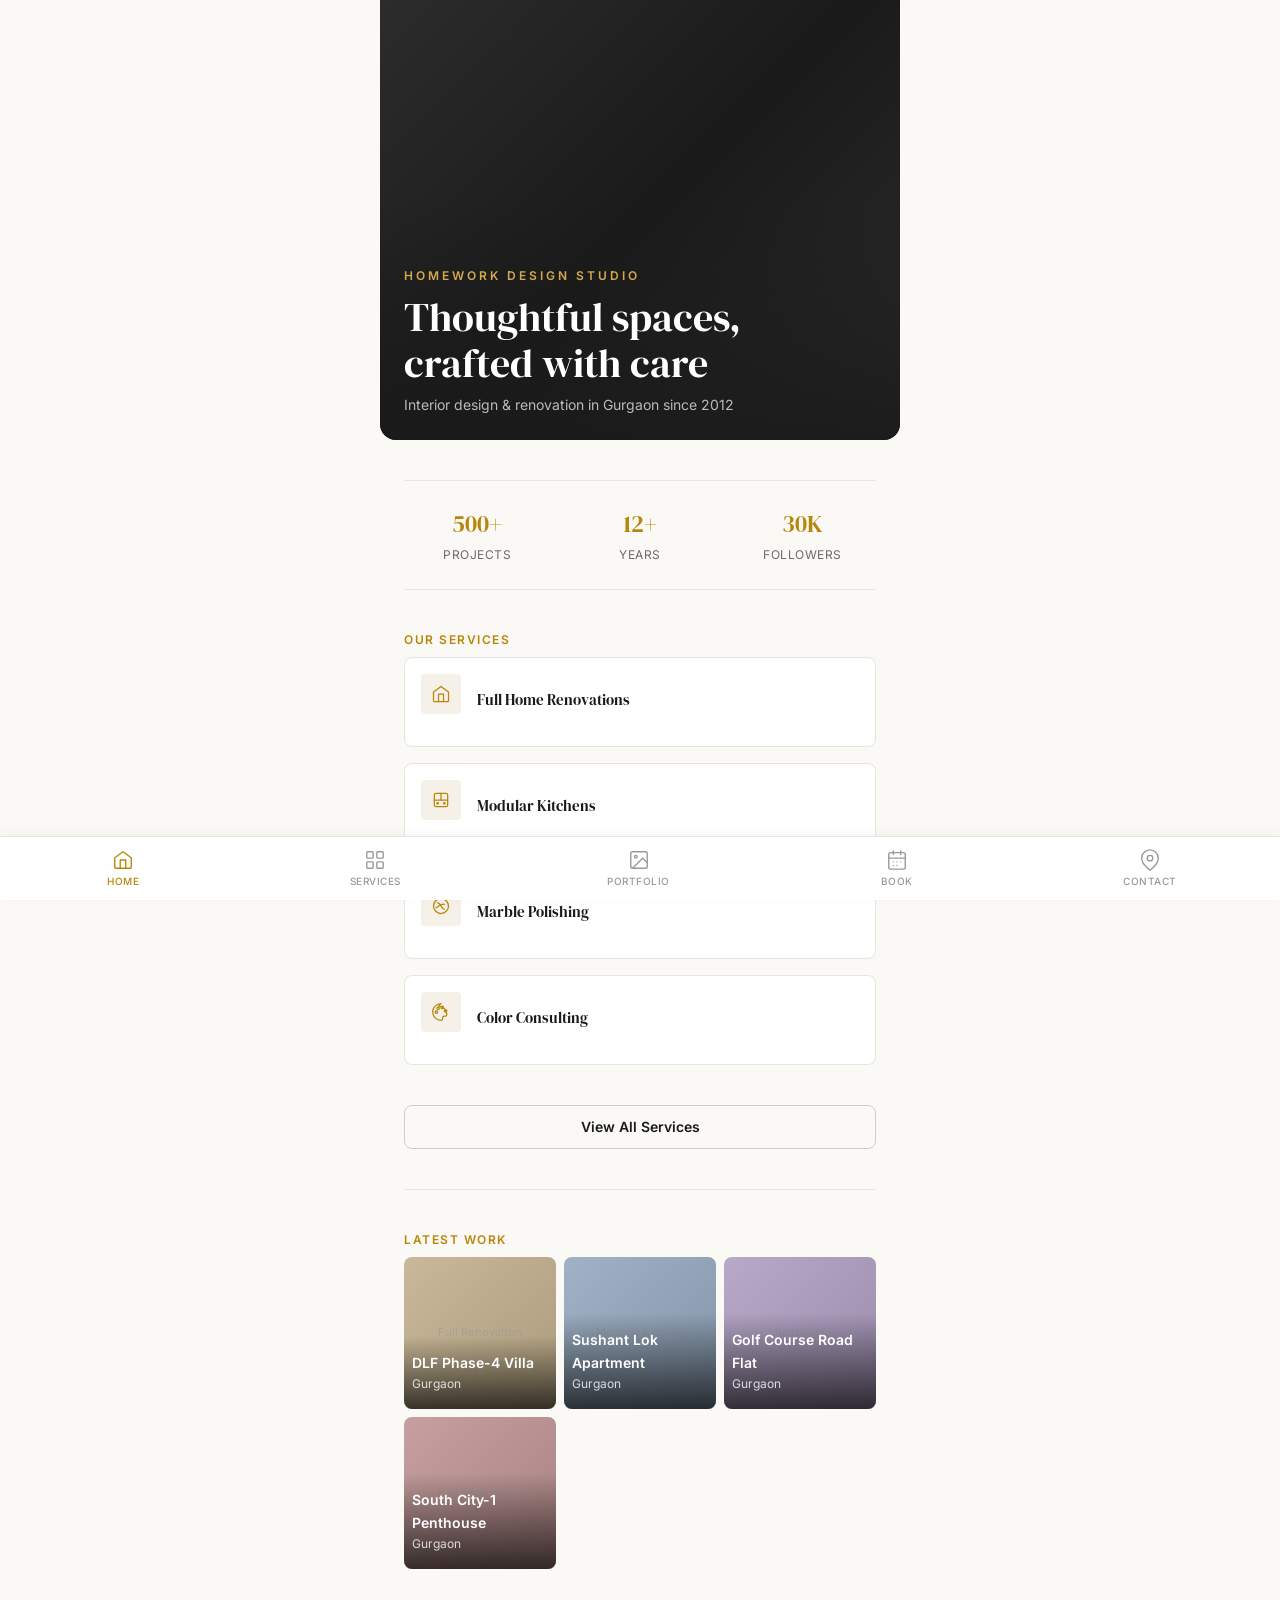
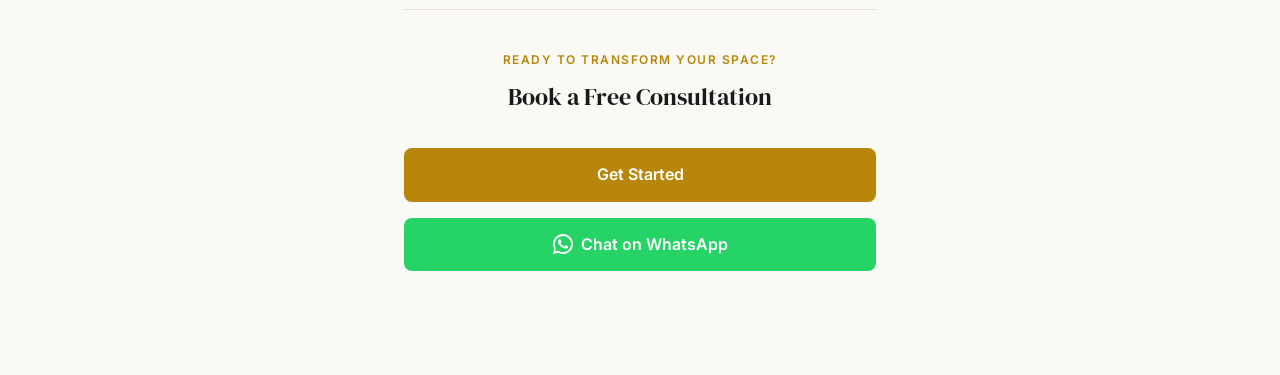
==== index.html @ 19fa1dc9 "Initial commit: Homework Design Studio PWA Complete PWA with hash router, 6 views (Home, Services, P" ====
<!DOCTYPE html>
<html lang="en-IN">
<head>
  <meta charset="UTF-8">
  <meta name="viewport" content="width=device-width, initial-scale=1.0, viewport-fit=cover">
  <meta name="theme-color" content="#1a1a1a">
  <meta name="apple-mobile-web-app-capable" content="yes">
  <meta name="apple-mobile-web-app-status-bar-style" content="black-translucent">
  <meta name="apple-mobile-web-app-title" content="Homework">
  <meta name="description" content="Homework Design Studio — Interior design and renovation studio in Gurgaon by Shagun Singh. End-to-end home renovations, marble polishing, modular kitchens, and design consulting.">

  <!-- Open Graph -->
  <meta property="og:title" content="Homework Design Studio">
  <meta property="og:description" content="Interior design and renovation studio in Gurgaon. End-to-end home renovations since 2012.">
  <meta property="og:type" content="website">
  <meta property="og:url" content="https://homeworkdesigns.org">

  <title>Homework Design Studio</title>

  <!-- PWA -->
  <link rel="manifest" href="manifest.json">
  <link rel="icon" href="favicon.svg" type="image/svg+xml">
  <link rel="apple-touch-icon" href="icons/apple-touch-icon.png">

  <!-- Fonts -->
  <link rel="preconnect" href="https://fonts.googleapis.com">
  <link rel="preconnect" href="https://fonts.gstatic.com" crossorigin>
  <link href="https://fonts.googleapis.com/css2?family=DM+Serif+Display:ital@0;1&family=Inter:wght@400;500;600&display=swap" rel="stylesheet">

  <!-- Styles -->
  <link rel="stylesheet" href="style.css">
</head>
<body>
  <!-- App Content -->
  <main id="app-content"></main>

  <!-- Bottom Navigation -->
  <nav id="bottom-nav" aria-label="Main navigation">
    <a href="#/" class="nav-item active" data-view="home">
      <svg width="24" height="24" viewBox="0 0 24 24" fill="none" stroke="currentColor" stroke-width="1.5" stroke-linecap="round" stroke-linejoin="round">
        <path d="M3 9.5L12 3l9 6.5V20a1 1 0 01-1 1H4a1 1 0 01-1-1V9.5z"/>
        <path d="M9 21V12h6v9"/>
      </svg>
      <span>Home</span>
    </a>
    <a href="#/services" class="nav-item" data-view="services">
      <svg width="24" height="24" viewBox="0 0 24 24" fill="none" stroke="currentColor" stroke-width="1.5" stroke-linecap="round" stroke-linejoin="round">
        <rect x="3" y="3" width="7" height="7" rx="1"/>
        <rect x="14" y="3" width="7" height="7" rx="1"/>
        <rect x="3" y="14" width="7" height="7" rx="1"/>
        <rect x="14" y="14" width="7" height="7" rx="1"/>
      </svg>
      <span>Services</span>
    </a>
    <a href="#/portfolio" class="nav-item" data-view="portfolio">
      <svg width="24" height="24" viewBox="0 0 24 24" fill="none" stroke="currentColor" stroke-width="1.5" stroke-linecap="round" stroke-linejoin="round">
        <rect x="3" y="3" width="18" height="18" rx="2"/>
        <circle cx="8.5" cy="8.5" r="1.5"/>
        <path d="M21 15l-5-5L5 21"/>
      </svg>
      <span>Portfolio</span>
    </a>
    <a href="#/book" class="nav-item" data-view="book">
      <svg width="24" height="24" viewBox="0 0 24 24" fill="none" stroke="currentColor" stroke-width="1.5" stroke-linecap="round" stroke-linejoin="round">
        <rect x="3" y="4" width="18" height="18" rx="2"/>
        <path d="M16 2v4M8 2v4M3 10h18"/>
        <path d="M8 14h.01M12 14h.01M16 14h.01M8 18h.01M12 18h.01"/>
      </svg>
      <span>Book</span>
    </a>
    <a href="#/contact" class="nav-item" data-view="contact">
      <svg width="24" height="24" viewBox="0 0 24 24" fill="none" stroke="currentColor" stroke-width="1.5" stroke-linecap="round" stroke-linejoin="round">
        <path d="M21 10c0 7-9 13-9 13s-9-6-9-13a9 9 0 0118 0z"/>
        <circle cx="12" cy="10" r="3"/>
      </svg>
      <span>Contact</span>
    </a>
  </nav>

  <!-- App Script -->
  <script src="app.js"></script>

  <!-- Service Worker Registration -->
  <script>
    if ('serviceWorker' in navigator) {
      window.addEventListener('load', () => {
        navigator.serviceWorker.register('sw.js')
          .then(reg => console.log('SW registered:', reg.scope))
          .catch(err => console.log('SW registration failed:', err));
      });
    }
  </script>
</body>
</html>
---- style.css ----
/* ========================================
   Homework Design Studio — PWA Styles
   ======================================== */

:root {
  /* Core colors */
  --color-bg: #FAF9F6;
  --color-bg-card: #FFFFFF;
  --color-text: #1A1A1A;
  --color-text-muted: #6B6B6B;
  --color-text-light: #999999;

  /* Accent — brass/gold */
  --color-accent: #B8860B;
  --color-accent-light: #D4A84B;
  --color-accent-bg: #F5F0E8;

  /* Borders & surfaces */
  --color-border: #E8E5DF;
  --color-border-dark: #D1CEC7;
  --color-surface: #F2F0EC;

  /* Functional */
  --color-success: #2D6A4F;
  --color-error: #C1292E;
  --color-whatsapp: #25D366;
  --color-whatsapp-dark: #128C7E;

  /* Nav */
  --color-nav-bg: #FFFFFF;
  --color-nav-border: #E8E5DF;
  --color-nav-inactive: #999999;
  --color-nav-active: #B8860B;

  /* Shadows */
  --shadow-sm: 0 1px 3px rgba(0,0,0,0.04);
  --shadow-md: 0 4px 12px rgba(0,0,0,0.06);
  --shadow-lg: 0 8px 24px rgba(0,0,0,0.08);

  /* Spacing */
  --space-xs: 0.25rem;
  --space-sm: 0.5rem;
  --space-md: 1rem;
  --space-lg: 1.5rem;
  --space-xl: 2.5rem;
  --space-2xl: 4rem;

  /* Radius */
  --radius-sm: 4px;
  --radius-md: 8px;
  --radius-lg: 16px;
  --radius-full: 9999px;

  /* Transitions */
  --transition-fast: 150ms ease;
  --transition-normal: 250ms ease;
  --transition-slow: 400ms ease;

  /* Typography */
  --font-heading: 'DM Serif Display', Georgia, serif;
  --font-body: 'Inter', -apple-system, BlinkMacSystemFont, sans-serif;
  --text-xs: 0.75rem;
  --text-sm: 0.875rem;
  --text-base: 1rem;
  --text-lg: 1.125rem;
  --text-xl: 1.5rem;
  --text-2xl: 2rem;
  --text-3xl: 2.5rem;

  /* Layout */
  --nav-height: 64px;
  --content-max-width: 480px;
}

/* ========================================
   Reset & Base
   ======================================== */

*, *::before, *::after {
  box-sizing: border-box;
  margin: 0;
  padding: 0;
}

html {
  scroll-behavior: smooth;
  -webkit-text-size-adjust: 100%;
}

body {
  font-family: var(--font-body);
  font-size: var(--text-base);
  line-height: 1.6;
  color: var(--color-text);
  background-color: var(--color-bg);
  overscroll-behavior: none;
  -webkit-font-smoothing: antialiased;
  -moz-osx-font-smoothing: grayscale;
}

a {
  color: inherit;
  text-decoration: none;
}

img {
  max-width: 100%;
  height: auto;
  display: block;
}

button {
  font-family: inherit;
  font-size: inherit;
  cursor: pointer;
  border: none;
  background: none;
}

input, select, textarea {
  font-family: inherit;
  font-size: var(--text-base);
}

/* ========================================
   App Content Container
   ======================================== */

#app-content {
  max-width: var(--content-max-width);
  margin: 0 auto;
  padding: var(--space-lg) var(--space-lg) calc(var(--nav-height) + var(--space-xl) + env(safe-area-inset-bottom, 0px));
  min-height: 100vh;
  transition: opacity var(--transition-fast), transform var(--transition-fast);
}

#app-content.view-exit {
  opacity: 0;
  transform: translateY(8px);
}

#app-content.view-enter {
  opacity: 0;
  transform: translateY(-8px);
}

/* ========================================
   Bottom Navigation
   ======================================== */

#bottom-nav {
  position: fixed;
  bottom: 0;
  left: 0;
  right: 0;
  height: calc(var(--nav-height) + env(safe-area-inset-bottom, 0px));
  padding-bottom: env(safe-area-inset-bottom, 0px);
  background: var(--color-nav-bg);
  border-top: 1px solid var(--color-nav-border);
  display: flex;
  justify-content: space-around;
  align-items: center;
  z-index: 100;
  box-shadow: 0 -2px 10px rgba(0,0,0,0.04);
}

.nav-item {
  display: flex;
  flex-direction: column;
  align-items: center;
  gap: 2px;
  padding: var(--space-sm) var(--space-sm);
  color: var(--color-nav-inactive);
  transition: color var(--transition-fast);
  -webkit-tap-highlight-color: transparent;
  min-width: 56px;
}

.nav-item span {
  font-size: 10px;
  font-weight: 500;
  text-transform: uppercase;
  letter-spacing: 0.5px;
}

.nav-item.active {
  color: var(--color-nav-active);
}

.nav-item svg {
  width: 22px;
  height: 22px;
}

/* ========================================
   Typography
   ======================================== */

.page-title {
  font-family: var(--font-heading);
  font-size: var(--text-2xl);
  font-weight: 400;
  line-height: 1.2;
  margin-bottom: var(--space-md);
  color: var(--color-text);
}

.page-subtitle {
  font-size: var(--text-sm);
  color: var(--color-text-muted);
  line-height: 1.6;
  margin-bottom: var(--space-xl);
}

.section-title {
  font-family: var(--font-heading);
  font-size: var(--text-xl);
  font-weight: 400;
  margin-bottom: var(--space-md);
}

.section-label {
  font-size: var(--text-xs);
  font-weight: 600;
  text-transform: uppercase;
  letter-spacing: 1.5px;
  color: var(--color-accent);
  margin-bottom: var(--space-sm);
}

/* ========================================
   Hero Section
   ======================================== */

.hero {
  position: relative;
  margin: calc(-1 * var(--space-lg)) calc(-1 * var(--space-lg)) var(--space-xl);
  height: 380px;
  overflow: hidden;
  background: var(--color-text);
}

.hero-image {
  width: 100%;
  height: 100%;
  object-fit: cover;
  opacity: 0.7;
}

.hero-overlay {
  position: absolute;
  bottom: 0;
  left: 0;
  right: 0;
  padding: var(--space-2xl) var(--space-lg) var(--space-lg);
  background: linear-gradient(transparent, rgba(26,26,26,0.9));
  color: #fff;
}

.hero-brand {
  font-size: var(--text-xs);
  font-weight: 600;
  text-transform: uppercase;
  letter-spacing: 3px;
  color: var(--color-accent-light);
  margin-bottom: var(--space-sm);
}

.hero-heading {
  font-family: var(--font-heading);
  font-size: var(--text-3xl);
  font-weight: 400;
  line-height: 1.15;
  margin-bottom: var(--space-sm);
}

.hero-sub {
  font-size: var(--text-sm);
  color: rgba(255,255,255,0.7);
}

/* ========================================
   Stats Row
   ======================================== */

.stats-row {
  display: flex;
  gap: var(--space-md);
  margin-bottom: var(--space-xl);
  padding: var(--space-lg) 0;
  border-top: 1px solid var(--color-border);
  border-bottom: 1px solid var(--color-border);
}

.stat {
  flex: 1;
  text-align: center;
}

.stat-value {
  font-family: var(--font-heading);
  font-size: var(--text-xl);
  color: var(--color-accent);
}

.stat-label {
  font-size: var(--text-xs);
  color: var(--color-text-muted);
  text-transform: uppercase;
  letter-spacing: 0.5px;
  margin-top: 2px;
}

/* ========================================
   Cards
   ======================================== */

.card {
  background: var(--color-bg-card);
  border: 1px solid var(--color-border);
  border-radius: var(--radius-md);
  padding: var(--space-lg);
  transition: box-shadow var(--transition-normal), border-color var(--transition-normal);
}

.card:hover,
.card:active {
  box-shadow: var(--shadow-md);
  border-color: var(--color-border-dark);
}

.card-icon {
  width: 40px;
  height: 40px;
  border-radius: var(--radius-sm);
  background: var(--color-accent-bg);
  display: flex;
  align-items: center;
  justify-content: center;
  margin-bottom: var(--space-md);
  color: var(--color-accent);
}

.card-icon svg {
  width: 20px;
  height: 20px;
}

.card-title {
  font-family: var(--font-heading);
  font-size: var(--text-lg);
  margin-bottom: var(--space-xs);
}

.card-desc {
  font-size: var(--text-sm);
  color: var(--color-text-muted);
  line-height: 1.5;
}

.card-grid {
  display: grid;
  grid-template-columns: 1fr;
  gap: var(--space-md);
  margin-bottom: var(--space-xl);
}

.card-grid-2 {
  display: grid;
  grid-template-columns: 1fr 1fr;
  gap: var(--space-md);
  margin-bottom: var(--space-xl);
}

/* ========================================
   Service Cards (compact for home page)
   ======================================== */

.service-mini {
  display: flex;
  align-items: center;
  gap: var(--space-md);
  padding: var(--space-md);
  background: var(--color-bg-card);
  border: 1px solid var(--color-border);
  border-radius: var(--radius-md);
  cursor: pointer;
  transition: all var(--transition-normal);
}

.service-mini:active {
  background: var(--color-accent-bg);
}

/* ========================================
   Buttons
   ======================================== */

.btn {
  display: inline-flex;
  align-items: center;
  justify-content: center;
  gap: var(--space-sm);
  padding: 14px 28px;
  border-radius: var(--radius-md);
  font-weight: 600;
  font-size: var(--text-base);
  transition: all var(--transition-fast);
  -webkit-tap-highlight-color: transparent;
  width: 100%;
  text-align: center;
}

.btn-primary {
  background: var(--color-accent);
  color: #fff;
}

.btn-primary:active {
  background: var(--color-accent-light);
  transform: scale(0.98);
}

.btn-whatsapp {
  background: var(--color-whatsapp);
  color: #fff;
}

.btn-whatsapp:active {
  background: var(--color-whatsapp-dark);
  transform: scale(0.98);
}

.btn-outline {
  background: transparent;
  color: var(--color-text);
  border: 1px solid var(--color-border-dark);
}

.btn-outline:active {
  background: var(--color-surface);
}

.btn-sm {
  padding: 10px 20px;
  font-size: var(--text-sm);
}

.btn-icon {
  width: 20px;
  height: 20px;
}

/* ========================================
   Booking Wizard
   ======================================== */

.wizard-progress {
  display: flex;
  gap: var(--space-xs);
  margin-bottom: var(--space-xl);
}

.wizard-step-indicator {
  flex: 1;
  height: 3px;
  border-radius: 2px;
  background: var(--color-border);
  transition: background var(--transition-normal);
}

.wizard-step-indicator.active {
  background: var(--color-accent);
}

.wizard-step-indicator.completed {
  background: var(--color-accent);
}

.wizard-step-label {
  font-size: var(--text-xs);
  color: var(--color-text-muted);
  text-transform: uppercase;
  letter-spacing: 1px;
  margin-bottom: var(--space-sm);
}

.wizard-step-title {
  font-family: var(--font-heading);
  font-size: var(--text-xl);
  margin-bottom: var(--space-lg);
}

.wizard-content {
  transition: opacity var(--transition-fast), transform var(--transition-fast);
}

.wizard-content.step-exit {
  opacity: 0;
  transform: translateX(-16px);
}

.wizard-content.step-enter {
  opacity: 0;
  transform: translateX(16px);
}

.wizard-nav {
  display: flex;
  gap: var(--space-md);
  margin-top: var(--space-xl);
}

.wizard-nav .btn {
  flex: 1;
}

/* Service selection cards */
.service-select-grid {
  display: grid;
  grid-template-columns: 1fr 1fr;
  gap: var(--space-sm);
}

.service-select-card {
  padding: var(--space-md);
  border: 2px solid var(--color-border);
  border-radius: var(--radius-md);
  text-align: center;
  cursor: pointer;
  transition: all var(--transition-fast);
  background: var(--color-bg-card);
  -webkit-tap-highlight-color: transparent;
}

.service-select-card .card-icon {
  margin: 0 auto var(--space-sm);
}

.service-select-card .card-title {
  font-size: var(--text-sm);
  font-family: var(--font-body);
  font-weight: 600;
}

.service-select-card.selected {
  border-color: var(--color-accent);
  background: var(--color-accent-bg);
}

.service-select-card:active {
  transform: scale(0.97);
}

/* ========================================
   Form Elements
   ======================================== */

.form-group {
  margin-bottom: var(--space-lg);
}

.form-label {
  display: block;
  font-size: var(--text-sm);
  font-weight: 500;
  margin-bottom: var(--space-sm);
  color: var(--color-text);
}

.form-label .required {
  color: var(--color-error);
}

.form-input,
.form-select,
.form-textarea {
  width: 100%;
  padding: 12px var(--space-md);
  border: 1px solid var(--color-border-dark);
  border-radius: var(--radius-md);
  background: var(--color-bg-card);
  color: var(--color-text);
  transition: border-color var(--transition-fast), box-shadow var(--transition-fast);
  -webkit-appearance: none;
}

.form-input:focus,
.form-select:focus,
.form-textarea:focus {
  outline: none;
  border-color: var(--color-accent);
  box-shadow: 0 0 0 3px rgba(184, 134, 11, 0.1);
}

.form-textarea {
  min-height: 100px;
  resize: vertical;
}

.form-select {
  background-image: url("data:image/svg+xml,%3Csvg xmlns='http://www.w3.org/2000/svg' width='12' height='12' fill='%236B6B6B' viewBox='0 0 16 16'%3E%3Cpath d='M8 11L3 6h10z'/%3E%3C/svg%3E");
  background-repeat: no-repeat;
  background-position: right 12px center;
  padding-right: 36px;
}

.form-error {
  font-size: var(--text-xs);
  color: var(--color-error);
  margin-top: var(--space-xs);
  display: none;
}

.form-group.error .form-input,
.form-group.error .form-select {
  border-color: var(--color-error);
}

.form-group.error .form-error {
  display: block;
}

.phone-input-group {
  display: flex;
  gap: var(--space-sm);
}

.phone-prefix {
  width: 60px;
  text-align: center;
  padding: 12px var(--space-sm);
  border: 1px solid var(--color-border-dark);
  border-radius: var(--radius-md);
  background: var(--color-surface);
  color: var(--color-text-muted);
  font-weight: 500;
}

.phone-input-group .form-input {
  flex: 1;
}

/* ========================================
   Portfolio Gallery
   ======================================== */

.portfolio-grid {
  display: grid;
  grid-template-columns: 1fr 1fr;
  gap: var(--space-sm);
  margin-bottom: var(--space-xl);
}

.portfolio-item {
  position: relative;
  border-radius: var(--radius-md);
  overflow: hidden;
  aspect-ratio: 1;
  background: var(--color-surface);
  cursor: pointer;
}

.portfolio-item img {
  width: 100%;
  height: 100%;
  object-fit: cover;
  transition: transform var(--transition-slow);
}

.portfolio-item:active img {
  transform: scale(1.05);
}

.portfolio-item-overlay {
  position: absolute;
  bottom: 0;
  left: 0;
  right: 0;
  padding: var(--space-md) var(--space-sm);
  background: linear-gradient(transparent, rgba(0,0,0,0.7));
  color: #fff;
}

.portfolio-item-title {
  font-size: var(--text-sm);
  font-weight: 600;
}

.portfolio-item-location {
  font-size: var(--text-xs);
  opacity: 0.8;
}

/* Portfolio full view */
.portfolio-detail {
  margin-bottom: var(--space-xl);
}

.portfolio-detail-image {
  width: 100%;
  aspect-ratio: 4/3;
  object-fit: cover;
  border-radius: var(--radius-md);
  margin-bottom: var(--space-md);
  background: var(--color-surface);
}

.portfolio-detail-gallery {
  display: grid;
  grid-template-columns: 1fr 1fr 1fr;
  gap: var(--space-xs);
  margin-bottom: var(--space-md);
}

.portfolio-detail-gallery img {
  width: 100%;
  aspect-ratio: 1;
  object-fit: cover;
  border-radius: var(--radius-sm);
  cursor: pointer;
}

/* ========================================
   About / Timeline
   ======================================== */

.about-photo {
  width: 120px;
  height: 120px;
  border-radius: var(--radius-full);
  object-fit: cover;
  margin: 0 auto var(--space-lg);
  display: block;
  border: 3px solid var(--color-accent-bg);
  background: var(--color-surface);
}

.about-text {
  font-size: var(--text-base);
  line-height: 1.7;
  color: var(--color-text-muted);
  margin-bottom: var(--space-xl);
}

.timeline {
  position: relative;
  padding-left: 24px;
  margin-bottom: var(--space-xl);
}

.timeline::before {
  content: '';
  position: absolute;
  left: 6px;
  top: 4px;
  bottom: 4px;
  width: 2px;
  background: var(--color-border);
}

.timeline-item {
  position: relative;
  margin-bottom: var(--space-lg);
}

.timeline-item::before {
  content: '';
  position: absolute;
  left: -20px;
  top: 6px;
  width: 10px;
  height: 10px;
  border-radius: 50%;
  background: var(--color-accent);
  border: 2px solid var(--color-bg);
}

.timeline-year {
  font-size: var(--text-xs);
  font-weight: 600;
  text-transform: uppercase;
  letter-spacing: 1px;
  color: var(--color-accent);
  margin-bottom: 2px;
}

.timeline-text {
  font-size: var(--text-sm);
  color: var(--color-text-muted);
  line-height: 1.5;
}

/* ========================================
   Contact
   ======================================== */

.contact-card {
  display: flex;
  align-items: flex-start;
  gap: var(--space-md);
  padding: var(--space-lg);
  background: var(--color-bg-card);
  border: 1px solid var(--color-border);
  border-radius: var(--radius-md);
  margin-bottom: var(--space-md);
  text-decoration: none;
  color: inherit;
  transition: all var(--transition-normal);
}

.contact-card:active {
  background: var(--color-accent-bg);
}

.contact-icon {
  width: 40px;
  height: 40px;
  border-radius: var(--radius-full);
  background: var(--color-accent-bg);
  display: flex;
  align-items: center;
  justify-content: center;
  flex-shrink: 0;
  color: var(--color-accent);
}

.contact-icon svg {
  width: 18px;
  height: 18px;
}

.contact-label {
  font-size: var(--text-xs);
  color: var(--color-text-light);
  text-transform: uppercase;
  letter-spacing: 0.5px;
}

.contact-value {
  font-weight: 500;
  font-size: var(--text-base);
  margin-top: 2px;
}

.social-links {
  display: flex;
  gap: var(--space-md);
  justify-content: center;
  margin: var(--space-xl) 0;
}

.social-link {
  width: 48px;
  height: 48px;
  border-radius: var(--radius-full);
  background: var(--color-surface);
  display: flex;
  align-items: center;
  justify-content: center;
  color: var(--color-text-muted);
  transition: all var(--transition-normal);
}

.social-link:active {
  background: var(--color-accent-bg);
  color: var(--color-accent);
}

/* ========================================
   Review Summary (Booking Step 4)
   ======================================== */

.review-item {
  display: flex;
  justify-content: space-between;
  padding: var(--space-md) 0;
  border-bottom: 1px solid var(--color-border);
}

.review-label {
  font-size: var(--text-sm);
  color: var(--color-text-muted);
}

.review-value {
  font-size: var(--text-sm);
  font-weight: 500;
  text-align: right;
  max-width: 60%;
}

/* ========================================
   UPI Payment Section
   ======================================== */

.upi-section {
  text-align: center;
  padding: var(--space-lg);
  background: var(--color-accent-bg);
  border-radius: var(--radius-lg);
  margin-top: var(--space-xl);
}

.upi-section .section-title {
  margin-bottom: var(--space-sm);
}

.upi-note {
  font-size: var(--text-sm);
  color: var(--color-text-muted);
  margin-bottom: var(--space-md);
}

/* ========================================
   Placeholder images (gradient backgrounds)
   ======================================== */

.placeholder-img {
  background: linear-gradient(135deg, var(--color-surface) 0%, var(--color-border) 100%);
  display: flex;
  align-items: center;
  justify-content: center;
  color: var(--color-text-light);
  font-size: var(--text-sm);
}

.placeholder-hero {
  background: linear-gradient(135deg, #2c2c2c 0%, #1a1a1a 50%, #2c2c2c 100%);
}

/* ========================================
   Utility
   ======================================== */

.text-center { text-align: center; }
.text-accent { color: var(--color-accent); }
.mt-sm { margin-top: var(--space-sm); }
.mt-md { margin-top: var(--space-md); }
.mt-lg { margin-top: var(--space-lg); }
.mt-xl { margin-top: var(--space-xl); }
.mb-sm { margin-bottom: var(--space-sm); }
.mb-md { margin-bottom: var(--space-md); }
.mb-lg { margin-bottom: var(--space-lg); }
.mb-xl { margin-bottom: var(--space-xl); }
.hidden { display: none !important; }

/* ========================================
   Divider
   ======================================== */

.divider {
  height: 1px;
  background: var(--color-border);
  margin: var(--space-xl) 0;
}

/* ========================================
   Back link (for detail views)
   ======================================== */

.back-link {
  display: inline-flex;
  align-items: center;
  gap: var(--space-sm);
  font-size: var(--text-sm);
  color: var(--color-text-muted);
  margin-bottom: var(--space-lg);
  -webkit-tap-highlight-color: transparent;
}

.back-link svg {
  width: 16px;
  height: 16px;
}

/* ========================================
   Lightbox
   ======================================== */

.lightbox {
  position: fixed;
  inset: 0;
  background: rgba(0,0,0,0.95);
  z-index: 200;
  display: flex;
  align-items: center;
  justify-content: center;
  opacity: 0;
  pointer-events: none;
  transition: opacity var(--transition-normal);
}

.lightbox.open {
  opacity: 1;
  pointer-events: auto;
}

.lightbox img {
  max-width: 90vw;
  max-height: 85vh;
  object-fit: contain;
  border-radius: var(--radius-sm);
}

.lightbox-close {
  position: absolute;
  top: var(--space-lg);
  right: var(--space-lg);
  color: #fff;
  width: 40px;
  height: 40px;
  display: flex;
  align-items: center;
  justify-content: center;
  font-size: 24px;
}

/* ========================================
   Responsive — Larger screens
   ======================================== */

@media (min-width: 768px) {
  :root {
    --content-max-width: 520px;
  }

  .hero {
    height: 440px;
    border-radius: 0 0 var(--radius-lg) var(--radius-lg);
  }

  .hero-heading {
    font-size: var(--text-3xl);
  }

  .service-select-grid {
    grid-template-columns: 1fr 1fr 1fr;
  }

  .portfolio-grid {
    grid-template-columns: 1fr 1fr 1fr;
  }
}
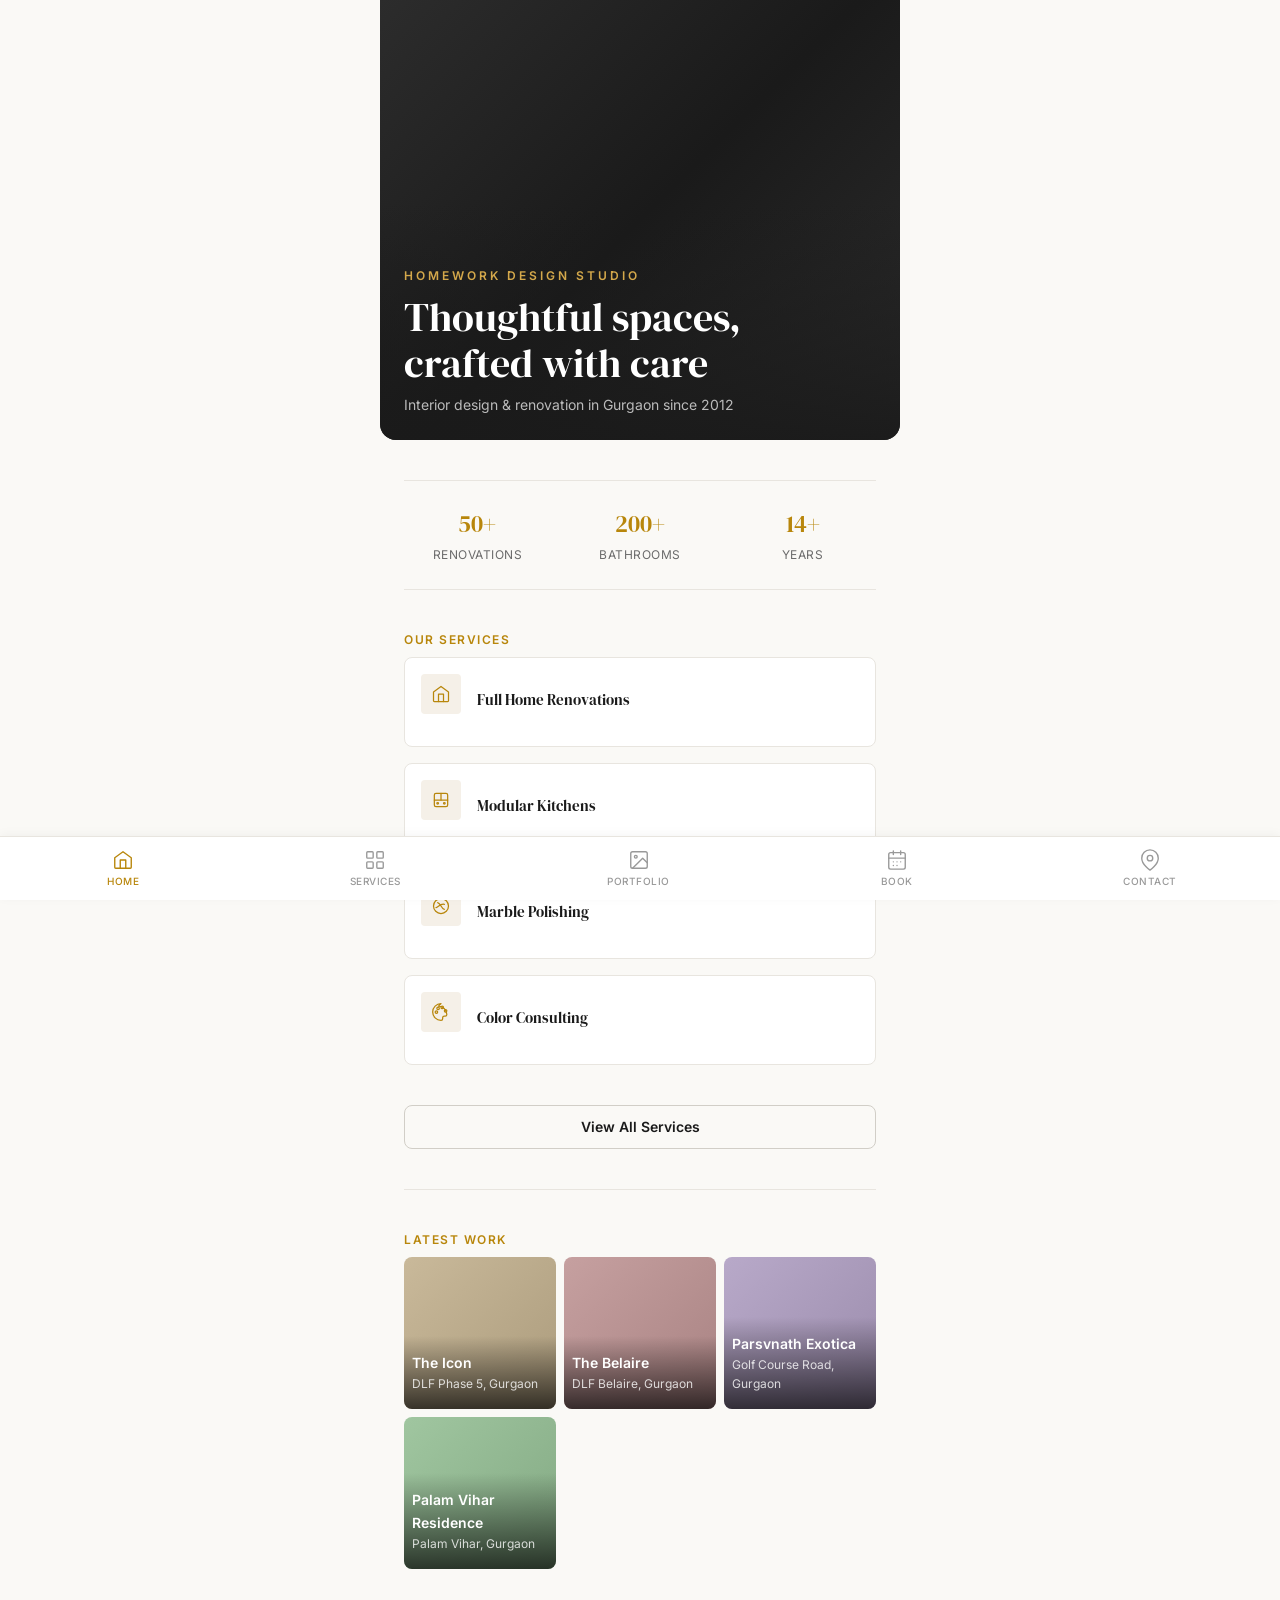
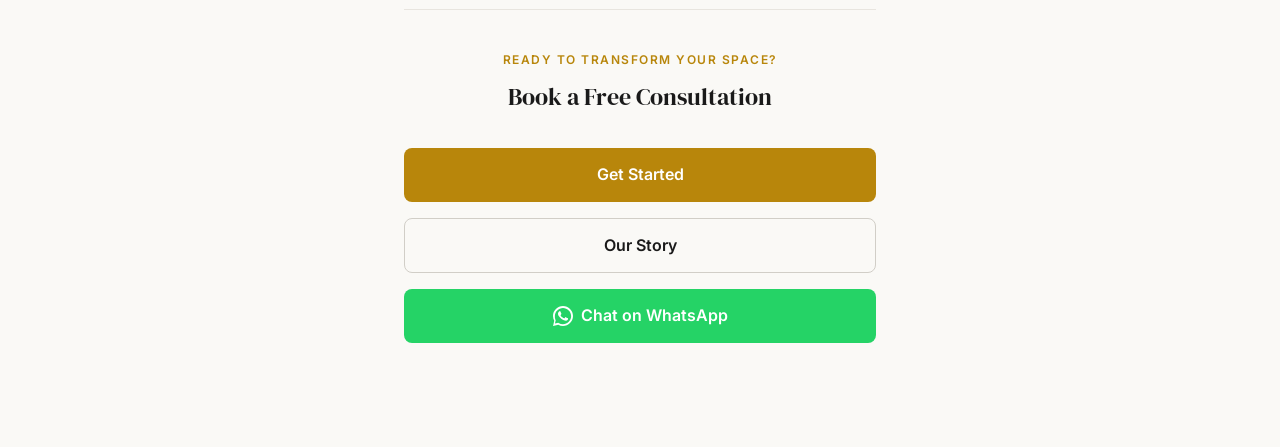
==== commit 7f70e852: "Add 2026 timeline entry, og:image meta, robots.txt - TIMELINE: adds 2026 PWA launch milestone. - ind" ====
--- a/index.html
+++ b/index.html
@@ -14,6 +14,7 @@
   <meta property="og:description" content="Interior design and renovation studio in Gurgaon. End-to-end home renovations since 2012.">
   <meta property="og:type" content="website">
   <meta property="og:url" content="https://homeworkdesigns.org">
+  <meta property="og:image" content="icons/icon-512.png">
 
   <title>Homework Design Studio</title>
 
--- a/style.css
+++ b/style.css
@@ -421,6 +421,13 @@
   transform: scale(0.98);
 }
 
+.btn:disabled,
+.btn[disabled] {
+  opacity: 0.5;
+  cursor: not-allowed;
+  pointer-events: none;
+}
+
 .btn-whatsapp {
   background: var(--color-whatsapp);
   color: #fff;
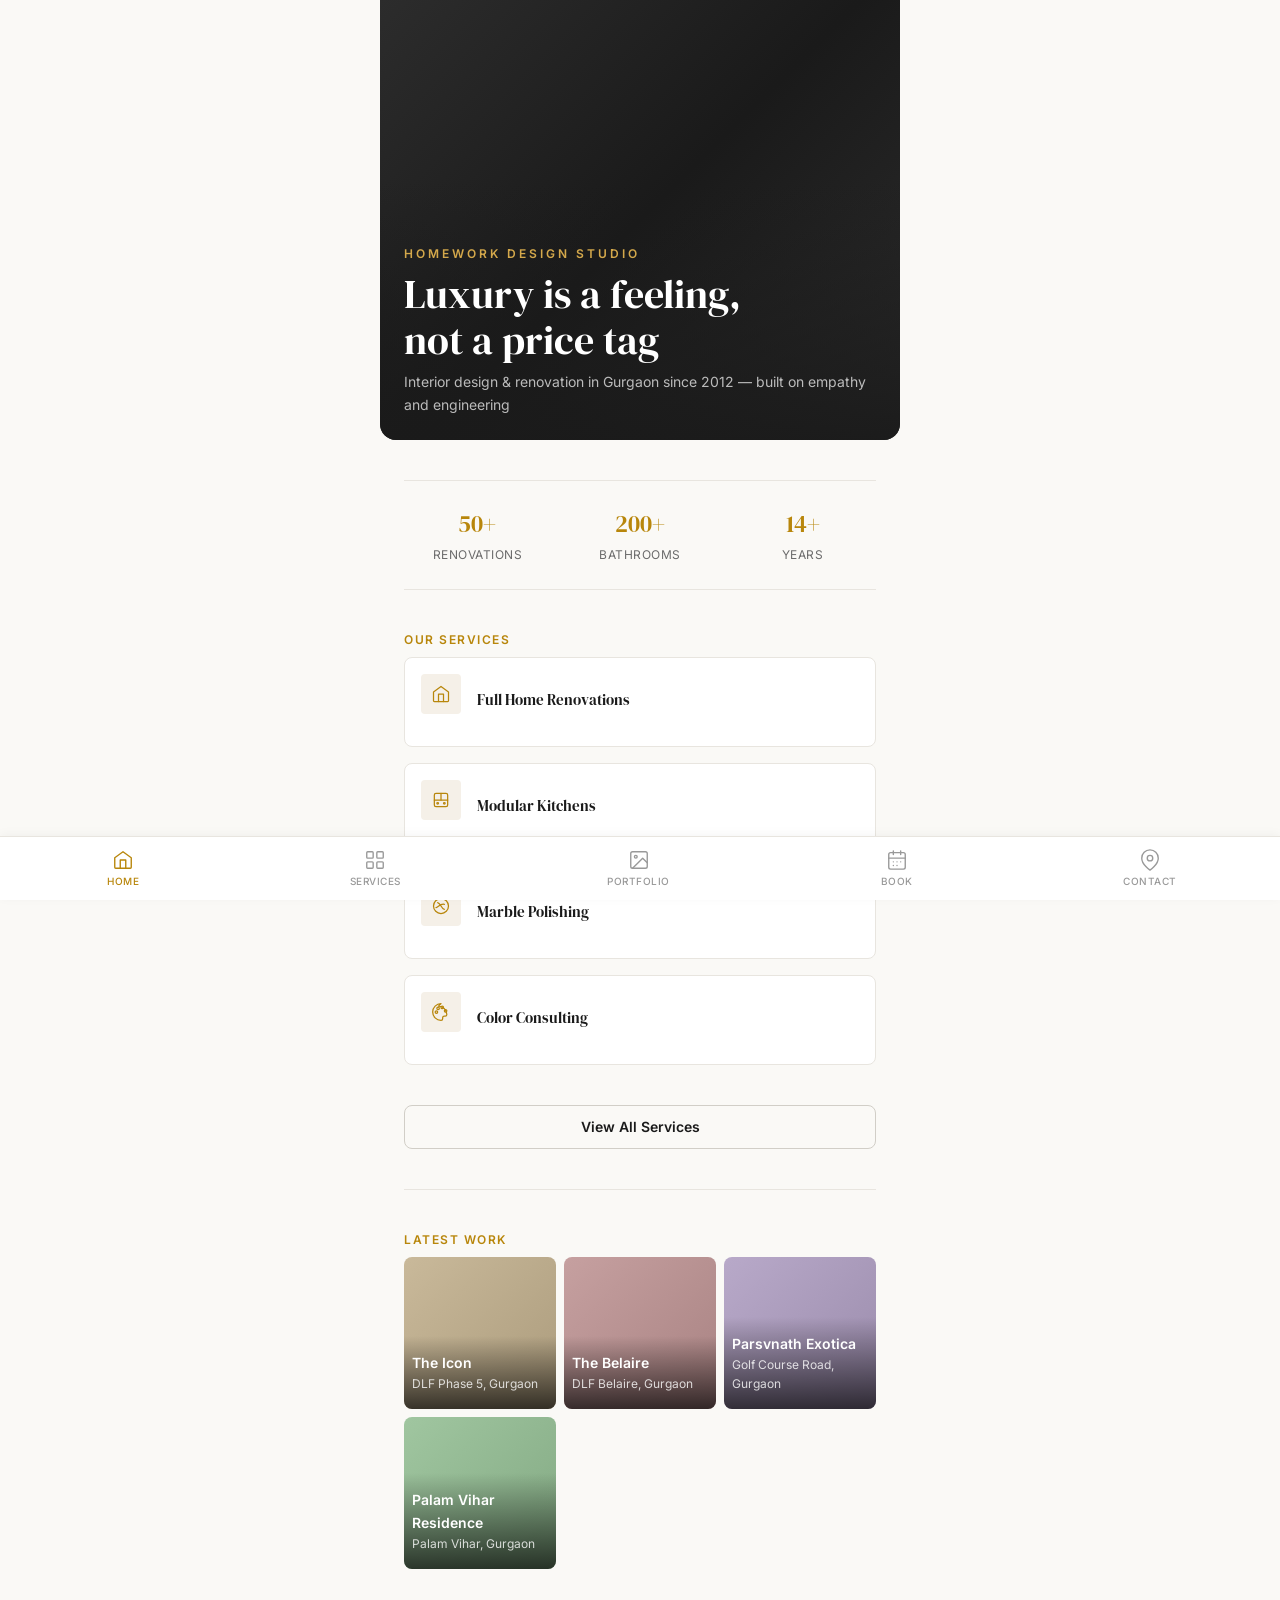
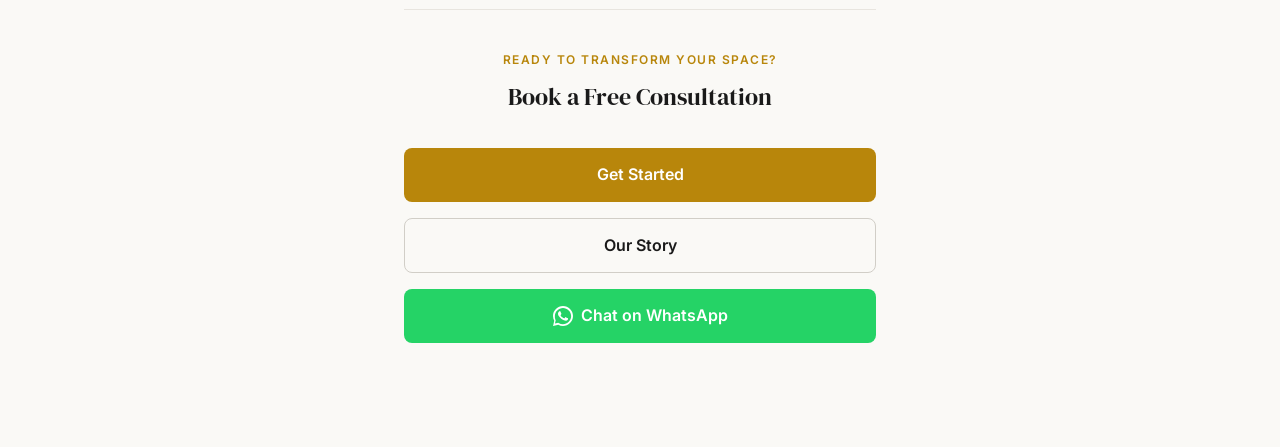
==== commit add6c15d: "Match live-site positioning: copy, services, team, origin story Parity pass against homeworkdesigns." ====
--- a/index.html
+++ b/index.html
@@ -7,7 +7,7 @@
   <meta name="apple-mobile-web-app-capable" content="yes">
   <meta name="apple-mobile-web-app-status-bar-style" content="black-translucent">
   <meta name="apple-mobile-web-app-title" content="Homework">
-  <meta name="description" content="Homework Design Studio — Interior design and renovation studio in Gurgaon by Shagun Singh. End-to-end home renovations, marble polishing, modular kitchens, and design consulting.">
+  <meta name="description" content="Homework Design Studio — interior designer in Gurugram led by Shagun Singh Baruah. Full home renovations, modular kitchens, restyling, colour consulting, space planning and office interiors, delivered by an in-house team since 2012.">
 
   <!-- Open Graph -->
   <meta property="og:title" content="Homework Design Studio">
@@ -16,7 +16,7 @@
   <meta property="og:url" content="https://homeworkdesigns.org">
   <meta property="og:image" content="icons/icon-512.png">
 
-  <title>Homework Design Studio</title>
+  <title>Interior Designer in Gurugram | Home Renovation & Design | Homework Design Studio</title>
 
   <!-- PWA -->
   <link rel="manifest" href="manifest.json">
--- a/style.css
+++ b/style.css
@@ -799,6 +799,82 @@
 }
 
 /* ========================================
+   About — values, team, USP
+   ======================================== */
+
+.values-grid {
+  display: grid;
+  grid-template-columns: 1fr;
+  gap: var(--space-sm);
+  margin-bottom: var(--space-xl);
+}
+
+.value-card {
+  padding: var(--space-md) var(--space-lg);
+  background: var(--color-bg-card);
+  border: 1px solid var(--color-border);
+  border-left: 3px solid var(--color-accent);
+  border-radius: var(--radius-md);
+}
+
+.value-title {
+  font-family: var(--font-heading);
+  font-size: var(--text-lg);
+  margin-bottom: var(--space-xs);
+}
+
+.team-grid {
+  display: grid;
+  grid-template-columns: repeat(3, 1fr);
+  gap: var(--space-sm);
+  margin-bottom: var(--space-lg);
+}
+
+.team-card {
+  text-align: center;
+  padding: var(--space-md) var(--space-sm);
+  background: var(--color-bg-card);
+  border: 1px solid var(--color-border);
+  border-radius: var(--radius-md);
+}
+
+.team-avatar {
+  width: 56px;
+  height: 56px;
+  margin: 0 auto var(--space-sm);
+  border-radius: var(--radius-full);
+  background: var(--color-accent-bg);
+  color: var(--color-accent);
+  font-family: var(--font-heading);
+  font-size: var(--text-xl);
+  display: flex;
+  align-items: center;
+  justify-content: center;
+}
+
+.team-name {
+  font-size: var(--text-sm);
+  font-weight: 600;
+  line-height: 1.3;
+}
+
+.team-role {
+  font-size: var(--text-xs);
+  color: var(--color-text-muted);
+  margin-top: 2px;
+}
+
+.usp-callout {
+  padding: var(--space-md) var(--space-lg);
+  background: var(--color-accent-bg);
+  border-radius: var(--radius-md);
+  font-size: var(--text-sm);
+  line-height: 1.6;
+  color: var(--color-text);
+  margin-bottom: var(--space-xl);
+}
+
+/* ========================================
    Contact
    ======================================== */
 
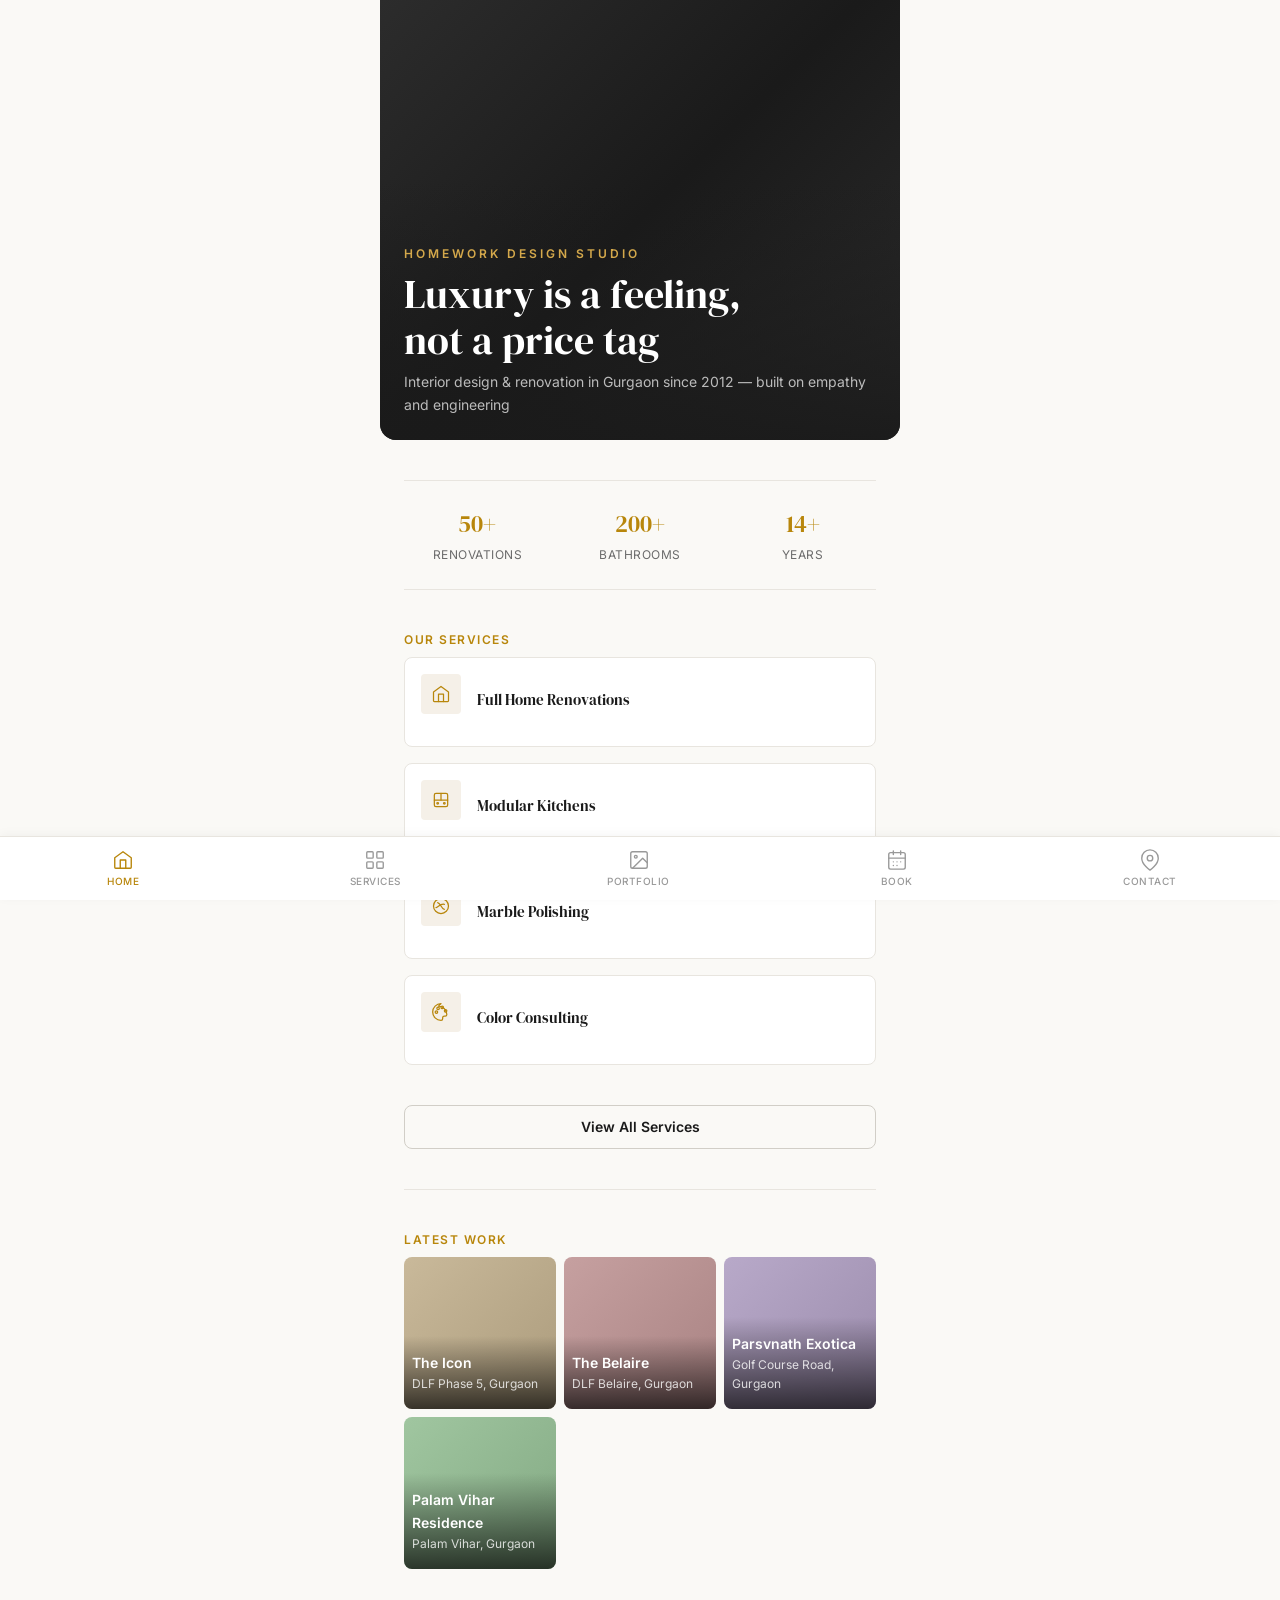
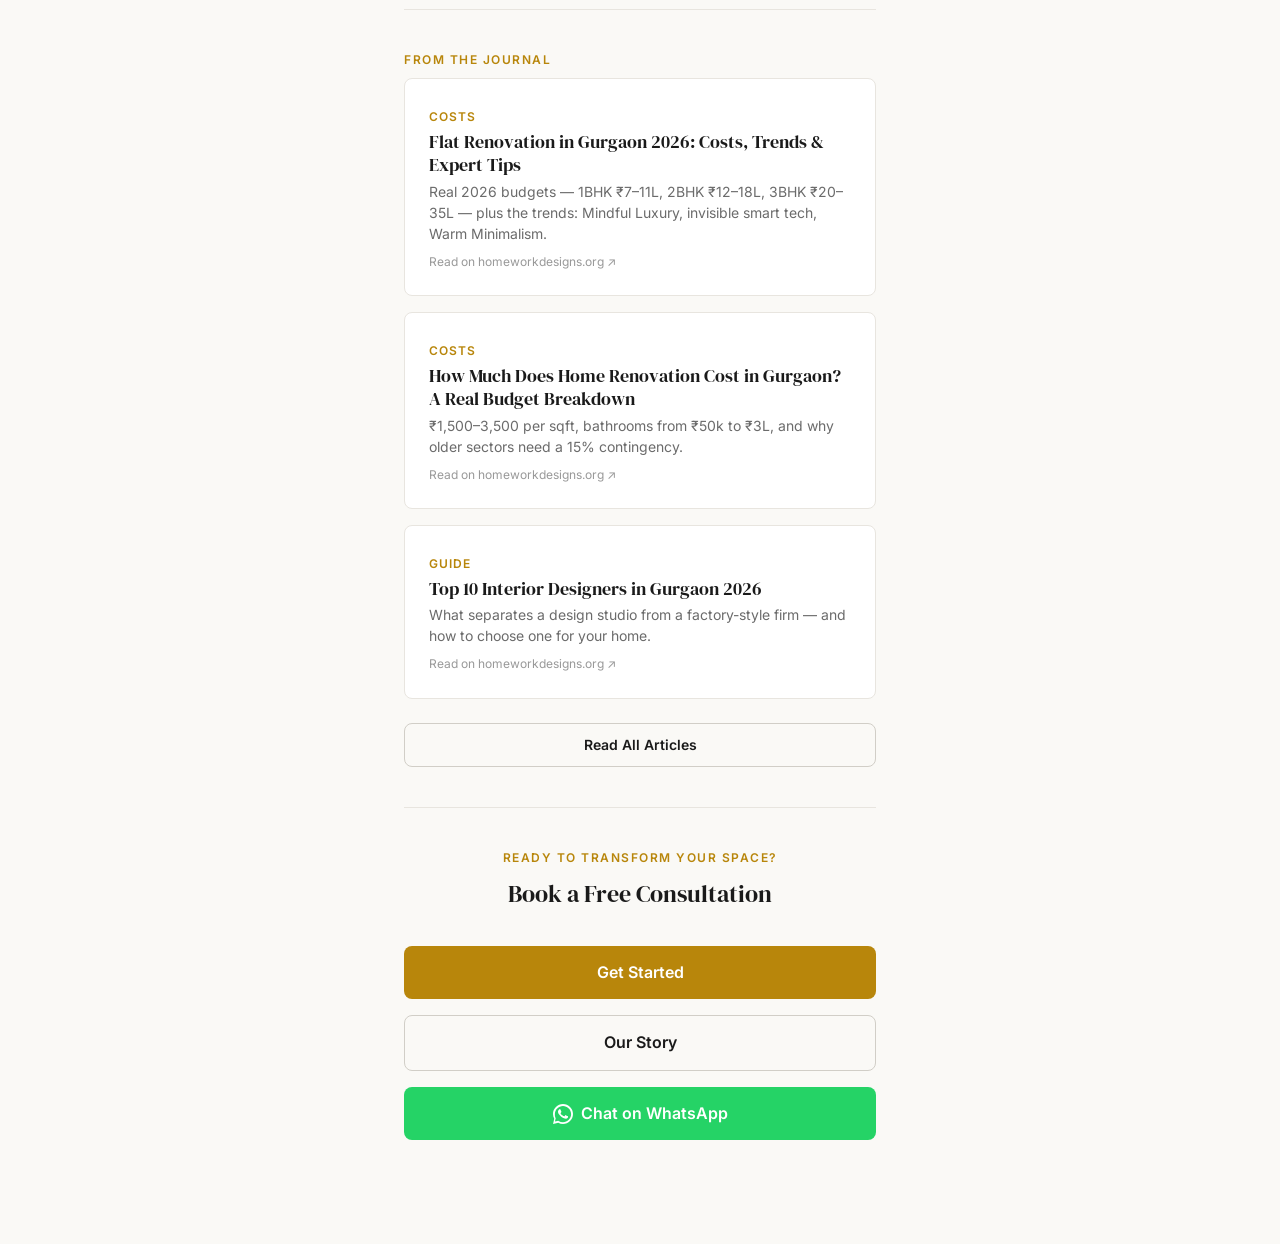
==== commit 268e2476: "Add Journal view, areas-served chips, LocalBusiness JSON-LD Tier B parity with homeworkdesigns.org: " ====
--- a/index.html
+++ b/index.html
@@ -22,6 +22,50 @@
   <link rel="manifest" href="manifest.json">
   <link rel="icon" href="favicon.svg" type="image/svg+xml">
   <link rel="apple-touch-icon" href="icons/apple-touch-icon.png">
+
+  <!-- Structured data -->
+  <script type="application/ld+json">
+  {
+    "@context": "https://schema.org",
+    "@type": "HomeAndConstructionBusiness",
+    "name": "Homework Design Studio",
+    "alternateName": "Homework by AM Services",
+    "url": "https://homeworkdesigns.org",
+    "image": "https://homeworkdesigns.org/icons/icon-512.png",
+    "description": "Interior design and renovation studio in Gurugram led by Shagun Singh Baruah. Full home renovations, modular kitchens, restyling, colour consulting, space planning and office interiors, delivered by an in-house team since 2012.",
+    "telephone": "+917042832335",
+    "contactPoint": {
+      "@type": "ContactPoint",
+      "telephone": "+919953770123",
+      "contactType": "customer service",
+      "contactOption": "TollFree",
+      "availableLanguage": ["en", "hi"]
+    },
+    "address": {
+      "@type": "PostalAddress",
+      "streetAddress": "118, 1st Floor, Qutub Plaza, DLF Phase-1",
+      "addressLocality": "Gurugram",
+      "addressRegion": "Haryana",
+      "postalCode": "122001",
+      "addressCountry": "IN"
+    },
+    "foundingDate": "2012",
+    "founder": { "@type": "Person", "name": "Shagun Singh Baruah" },
+    "parentOrganization": { "@type": "Organization", "name": "AM Services 24x7 Pvt. Ltd" },
+    "priceRange": "₹₹₹",
+    "sameAs": ["https://www.instagram.com/homework_homeimprovement"],
+    "areaServed": [
+      "DLF Phase 1", "DLF Phase 2", "DLF Phase 3", "DLF Phase 4", "DLF Phase 5",
+      "Golf Course Road", "Golf Course Extension Road", "Sector 56", "Sushant Lok",
+      "South City", "Nirvana Country", "Palam Vihar", "Dwarka Expressway",
+      "MG Road", "Suncity", "Rail Vihar", "Gurugram", "Delhi NCR"
+    ],
+    "knowsAbout": [
+      "Home renovation", "Modular kitchens", "Marble polishing", "Colour consulting",
+      "Home restyling", "Space planning", "Office interiors", "Commercial interiors"
+    ]
+  }
+  </script>
 
   <!-- Fonts -->
   <link rel="preconnect" href="https://fonts.googleapis.com">
--- a/style.css
+++ b/style.css
@@ -872,6 +872,78 @@
   line-height: 1.6;
   color: var(--color-text);
   margin-bottom: var(--space-xl);
+}
+
+/* ========================================
+   Journal
+   ======================================== */
+
+.journal-list {
+  display: grid;
+  grid-template-columns: 1fr;
+  gap: var(--space-md);
+  margin-bottom: var(--space-lg);
+}
+
+.journal-item {
+  display: block;
+  padding: var(--space-lg);
+  background: var(--color-bg-card);
+  border: 1px solid var(--color-border);
+  border-radius: var(--radius-md);
+  transition: box-shadow var(--transition-normal), border-color var(--transition-normal);
+  -webkit-tap-highlight-color: transparent;
+}
+
+.journal-item:active {
+  box-shadow: var(--shadow-md);
+  border-color: var(--color-border-dark);
+}
+
+.journal-tag {
+  display: inline-block;
+  font-size: var(--text-xs);
+  font-weight: 600;
+  text-transform: uppercase;
+  letter-spacing: 1px;
+  color: var(--color-accent);
+  margin-bottom: var(--space-xs);
+}
+
+.journal-title {
+  font-family: var(--font-heading);
+  font-size: var(--text-lg);
+  line-height: 1.3;
+  margin-bottom: var(--space-xs);
+}
+
+.journal-meta {
+  font-size: var(--text-xs);
+  color: var(--color-text-light);
+  margin-top: var(--space-sm);
+}
+
+/* ========================================
+   Chips (areas served)
+   ======================================== */
+
+.chip-row {
+  display: flex;
+  flex-wrap: wrap;
+  gap: var(--space-sm);
+  margin-bottom: var(--space-sm);
+}
+
+.chip {
+  display: inline-block;
+  padding: 6px 12px;
+  border-radius: var(--radius-full);
+  background: var(--color-surface);
+  border: 1px solid var(--color-border);
+  font-size: var(--text-xs);
+  font-weight: 500;
+  color: var(--color-text);
+  white-space: nowrap;
 }
 
 /* ========================================
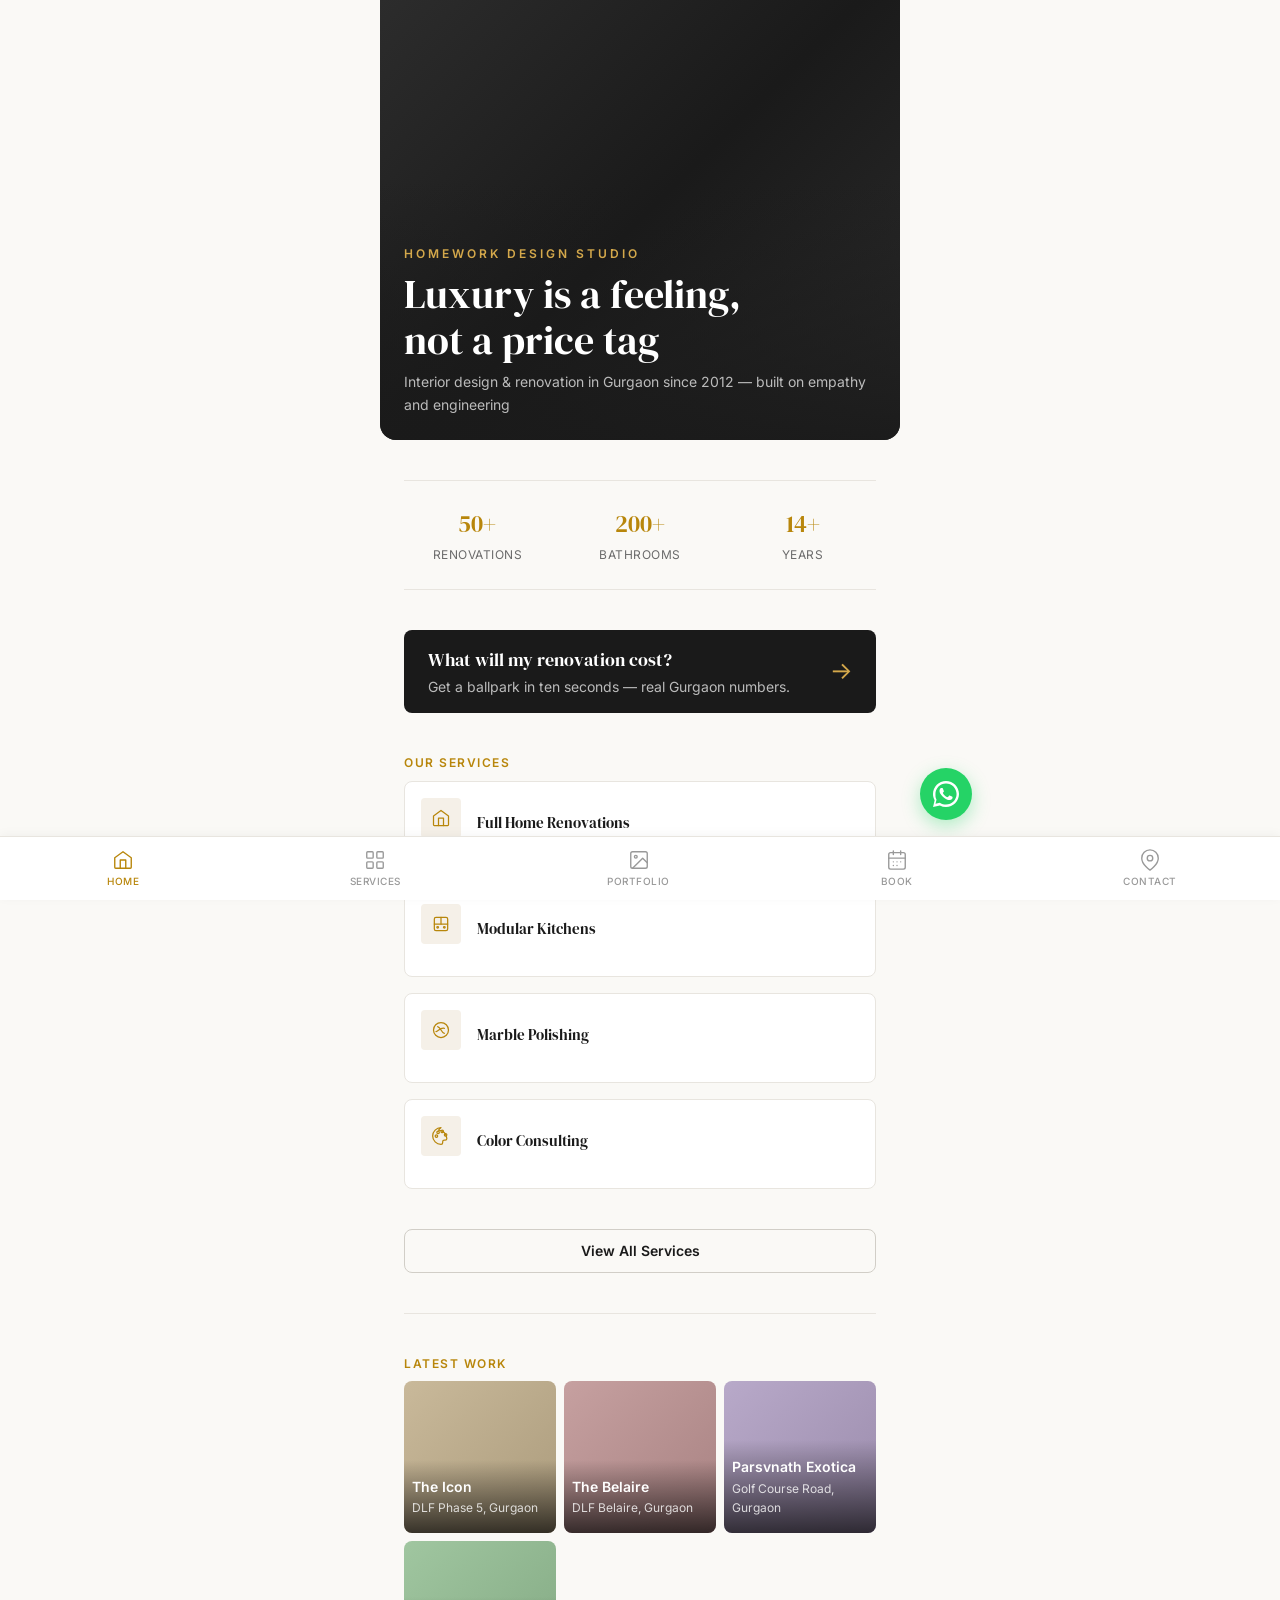
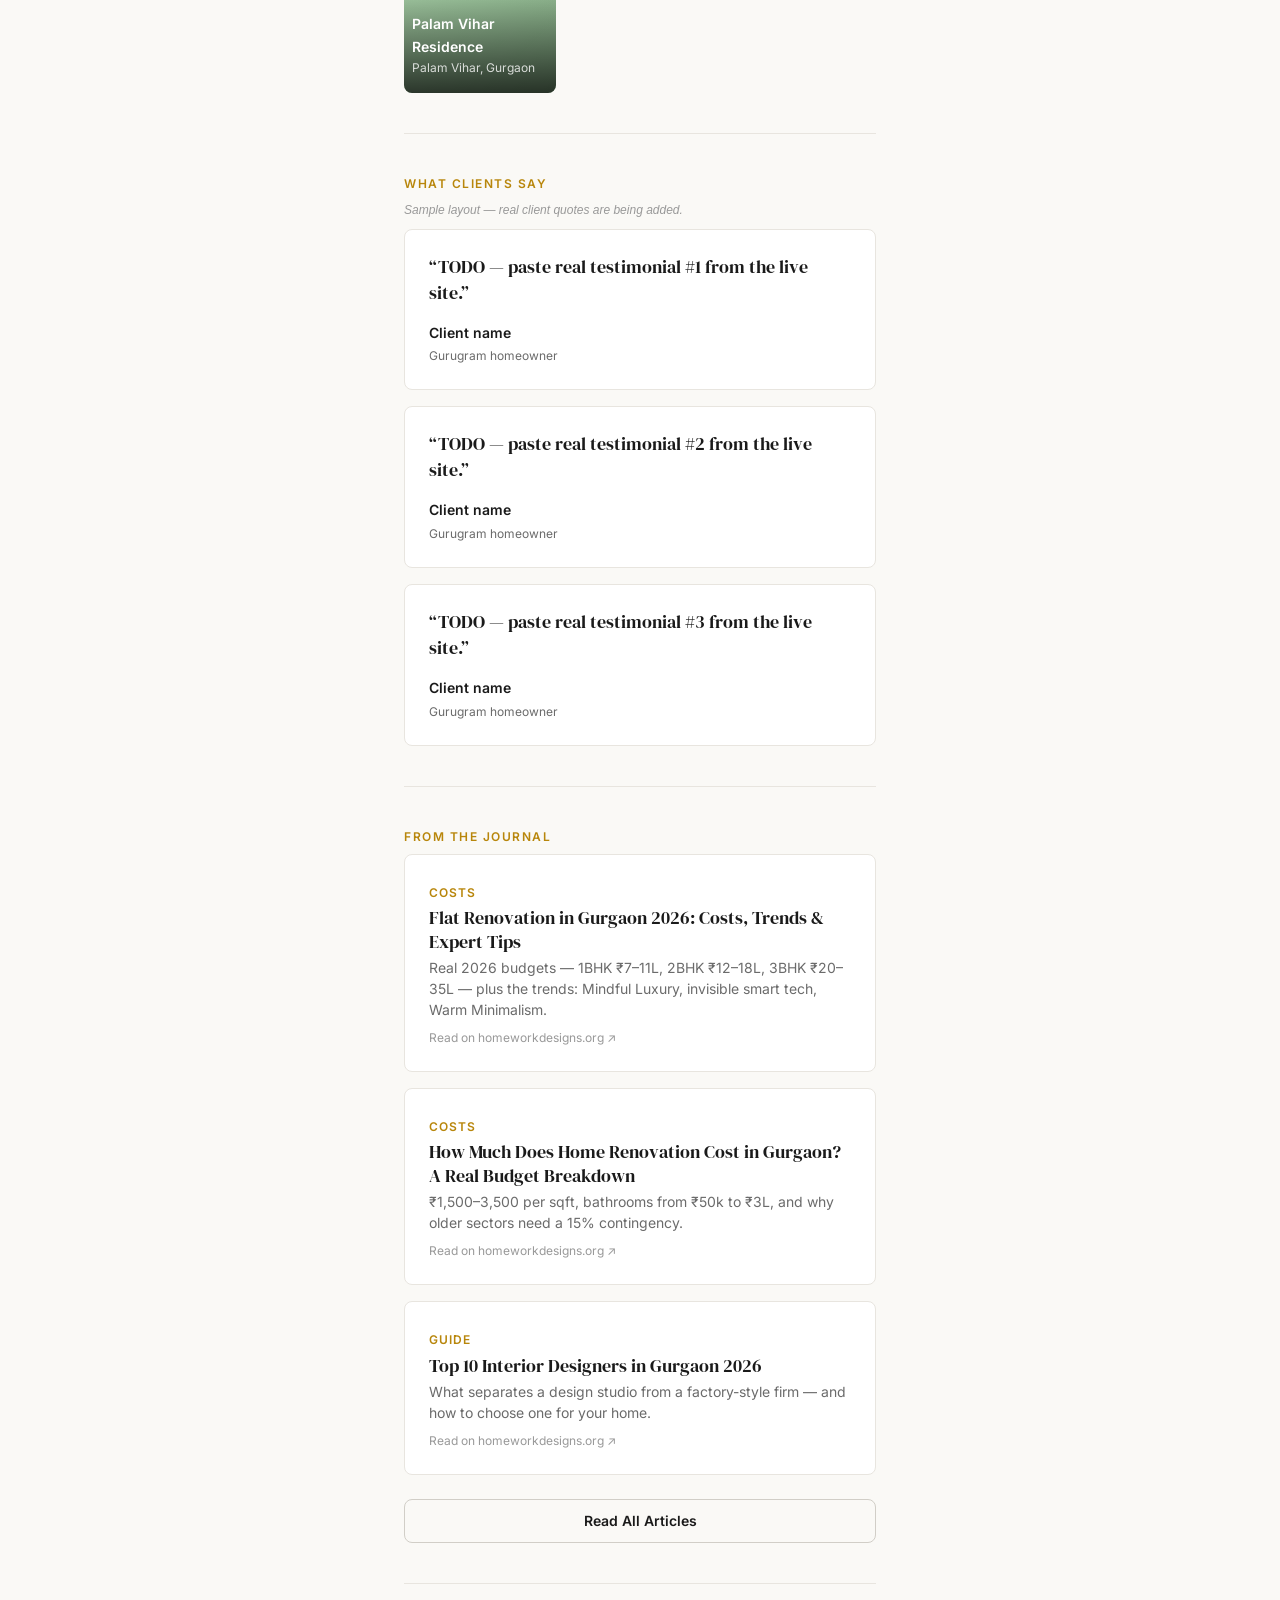
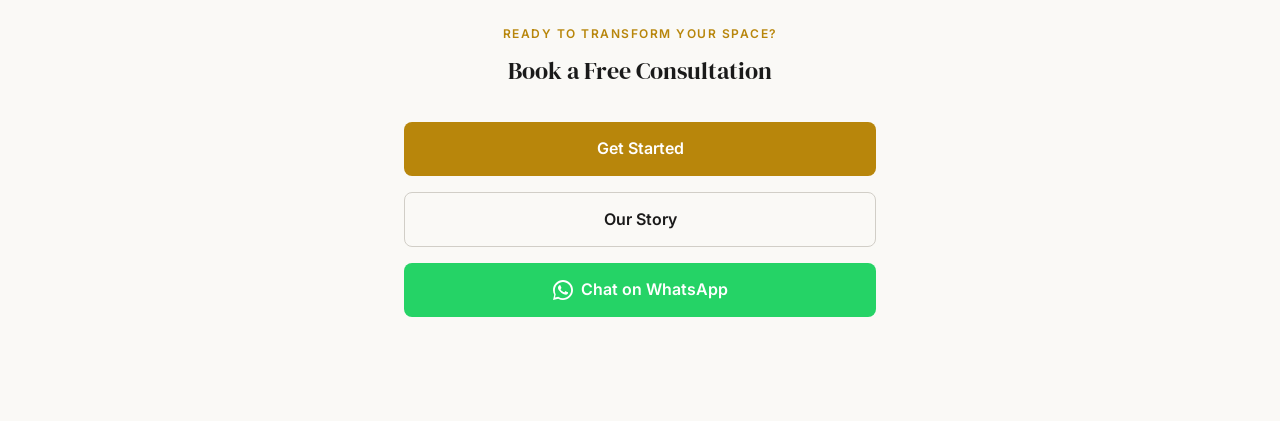
==== commit 5be10fb4: "Add cost estimator, booking prefill, WhatsApp FAB, share, testimonials Tier C — features the live si" ====
--- a/index.html
+++ b/index.html
@@ -122,6 +122,11 @@
     </a>
   </nav>
 
+  <!-- WhatsApp floating action button (hidden on Book + Contact by app.js) -->
+  <a id="wa-fab" class="fab" href="https://wa.me/919953770123" target="_blank" rel="noopener" aria-label="Chat on WhatsApp">
+    <svg viewBox="0 0 24 24" fill="currentColor" aria-hidden="true"><path d="M17.472 14.382c-.297-.149-1.758-.867-2.03-.967-.273-.099-.471-.148-.67.15-.197.297-.767.966-.94 1.164-.173.199-.347.223-.644.075-.297-.15-1.255-.463-2.39-1.475-.883-.788-1.48-1.761-1.653-2.059-.173-.297-.018-.458.13-.606.134-.133.298-.347.446-.52.149-.174.198-.298.298-.497.099-.198.05-.371-.025-.52-.075-.149-.669-1.612-.916-2.207-.242-.579-.487-.5-.669-.51-.173-.008-.371-.01-.57-.01-.198 0-.52.074-.792.372-.272.297-1.04 1.016-1.04 2.479 0 1.462 1.065 2.875 1.213 3.074.149.198 2.096 3.2 5.077 4.487.709.306 1.262.489 1.694.625.712.227 1.36.195 1.871.118.571-.085 1.758-.719 2.006-1.413.248-.694.248-1.289.173-1.413-.074-.124-.272-.198-.57-.347z"/><path d="M12 0C5.373 0 0 5.373 0 12c0 2.116.549 4.106 1.514 5.834L.052 23.948l6.26-1.413A11.94 11.94 0 0012 24c6.627 0 12-5.373 12-12S18.627 0 12 0zm0 21.75c-1.94 0-3.762-.527-5.325-1.447l-.38-.227-3.953.893.937-3.83-.25-.394A9.698 9.698 0 012.25 12c0-5.385 4.365-9.75 9.75-9.75s9.75 4.365 9.75 9.75-4.365 9.75-9.75 9.75z"/></svg>
+  </a>
+
   <!-- App Script -->
   <script src="app.js"></script>
 
--- a/style.css
+++ b/style.css
@@ -944,6 +944,262 @@
   font-weight: 500;
   color: var(--color-text);
   white-space: nowrap;
+}
+
+/* ========================================
+   Card link (services → prefilled booking)
+   ======================================== */
+
+.card-link {
+  display: inline-block;
+  margin-top: var(--space-md);
+  font-size: var(--text-sm);
+  font-weight: 600;
+  color: var(--color-accent);
+}
+
+/* ========================================
+   WhatsApp FAB
+   ======================================== */
+
+.fab {
+  position: fixed;
+  right: var(--space-md);
+  bottom: calc(var(--nav-height) + env(safe-area-inset-bottom, 0px) + var(--space-md));
+  width: 52px;
+  height: 52px;
+  border-radius: var(--radius-full);
+  background: var(--color-whatsapp);
+  color: #fff;
+  display: flex;
+  align-items: center;
+  justify-content: center;
+  box-shadow: 0 6px 18px rgba(37, 211, 102, 0.35);
+  z-index: 90;
+  transition: transform var(--transition-fast), opacity var(--transition-fast);
+  -webkit-tap-highlight-color: transparent;
+}
+
+.fab svg { width: 26px; height: 26px; }
+.fab:active { transform: scale(0.94); }
+
+.fab-hidden {
+  opacity: 0;
+  pointer-events: none;
+  transform: translateY(8px);
+}
+
+@media (min-width: 768px) {
+  .fab {
+    right: calc((100vw - var(--content-max-width)) / 2 - 72px);
+  }
+}
+
+/* ========================================
+   Estimator
+   ======================================== */
+
+.estimate-teaser {
+  display: flex;
+  align-items: center;
+  justify-content: space-between;
+  gap: var(--space-md);
+  padding: var(--space-md) var(--space-lg);
+  margin-bottom: var(--space-xl);
+  background: var(--color-text);
+  color: #fff;
+  border-radius: var(--radius-md);
+  -webkit-tap-highlight-color: transparent;
+}
+
+.estimate-teaser .card-desc { color: rgba(255,255,255,0.7); }
+
+.estimate-teaser-title {
+  font-family: var(--font-heading);
+  font-size: var(--text-lg);
+  margin-bottom: 2px;
+}
+
+.estimate-teaser-arrow {
+  font-size: var(--text-xl);
+  color: var(--color-accent-light);
+  flex-shrink: 0;
+}
+
+.segmented {
+  display: flex;
+  background: var(--color-surface);
+  border-radius: var(--radius-md);
+  padding: 4px;
+  gap: 4px;
+  margin-bottom: var(--space-lg);
+}
+
+.seg-btn {
+  flex: 1;
+  padding: 10px;
+  border-radius: var(--radius-sm);
+  font-size: var(--text-sm);
+  font-weight: 600;
+  color: var(--color-text-muted);
+  transition: all var(--transition-fast);
+  -webkit-tap-highlight-color: transparent;
+}
+
+.seg-btn.active {
+  background: var(--color-bg-card);
+  color: var(--color-text);
+  box-shadow: var(--shadow-sm);
+}
+
+.option-grid {
+  display: grid;
+  grid-template-columns: 1fr 1fr;
+  gap: var(--space-sm);
+  margin-bottom: var(--space-lg);
+}
+
+.option-card {
+  padding: var(--space-md);
+  border: 2px solid var(--color-border);
+  border-radius: var(--radius-md);
+  background: var(--color-bg-card);
+  font-weight: 600;
+  font-size: var(--text-sm);
+  text-align: center;
+  transition: all var(--transition-fast);
+  -webkit-tap-highlight-color: transparent;
+}
+
+.option-card.selected {
+  border-color: var(--color-accent);
+  background: var(--color-accent-bg);
+}
+
+.tier-list {
+  display: grid;
+  gap: var(--space-sm);
+  margin-bottom: var(--space-lg);
+}
+
+.tier-card {
+  width: 100%;
+  text-align: left;
+  padding: var(--space-md) var(--space-lg);
+  border: 2px solid var(--color-border);
+  border-radius: var(--radius-md);
+  background: var(--color-bg-card);
+  transition: all var(--transition-fast);
+  -webkit-tap-highlight-color: transparent;
+}
+
+.tier-card.selected {
+  border-color: var(--color-accent);
+  background: var(--color-accent-bg);
+}
+
+.tier-head {
+  display: flex;
+  justify-content: space-between;
+  align-items: baseline;
+  gap: var(--space-sm);
+  margin-bottom: var(--space-xs);
+}
+
+.tier-label {
+  font-family: var(--font-heading);
+  font-size: var(--text-lg);
+}
+
+.tier-rate {
+  font-size: var(--text-xs);
+  font-weight: 600;
+  color: var(--color-accent);
+  white-space: nowrap;
+}
+
+.estimate-result {
+  padding: var(--space-lg);
+  background: var(--color-text);
+  color: #fff;
+  border-radius: var(--radius-lg);
+  text-align: center;
+}
+
+.estimate-label {
+  font-size: var(--text-xs);
+  text-transform: uppercase;
+  letter-spacing: 1.5px;
+  color: var(--color-accent-light);
+  margin-bottom: var(--space-xs);
+}
+
+.estimate-value {
+  font-family: var(--font-heading);
+  font-size: var(--text-2xl);
+  line-height: 1.2;
+}
+
+.estimate-buffer {
+  font-size: var(--text-sm);
+  color: rgba(255,255,255,0.75);
+  margin-top: var(--space-sm);
+  min-height: 1.2em;
+}
+
+.disclaimer {
+  font-size: var(--text-xs);
+  color: rgba(255,255,255,0.6);
+  line-height: 1.5;
+  margin-top: var(--space-md);
+}
+
+/* ========================================
+   Testimonials
+   ======================================== */
+
+.placeholder-note {
+  font-size: var(--text-xs);
+  color: var(--color-text-light);
+  font-style: italic;
+  margin-bottom: var(--space-sm);
+}
+
+.testimonial-list {
+  display: grid;
+  gap: var(--space-md);
+  margin-bottom: var(--space-lg);
+}
+
+.testimonial {
+  padding: var(--space-lg);
+  background: var(--color-bg-card);
+  border: 1px solid var(--color-border);
+  border-radius: var(--radius-md);
+}
+
+.testimonial-quote {
+  font-family: var(--font-heading);
+  font-size: var(--text-lg);
+  line-height: 1.45;
+  color: var(--color-text);
+  margin-bottom: var(--space-md);
+}
+
+.testimonial footer {
+  display: flex;
+  flex-direction: column;
+  gap: 2px;
+}
+
+.testimonial-name {
+  font-size: var(--text-sm);
+  font-weight: 600;
+}
+
+.testimonial-context {
+  font-size: var(--text-xs);
+  color: var(--color-text-muted);
 }
 
 /* ========================================
